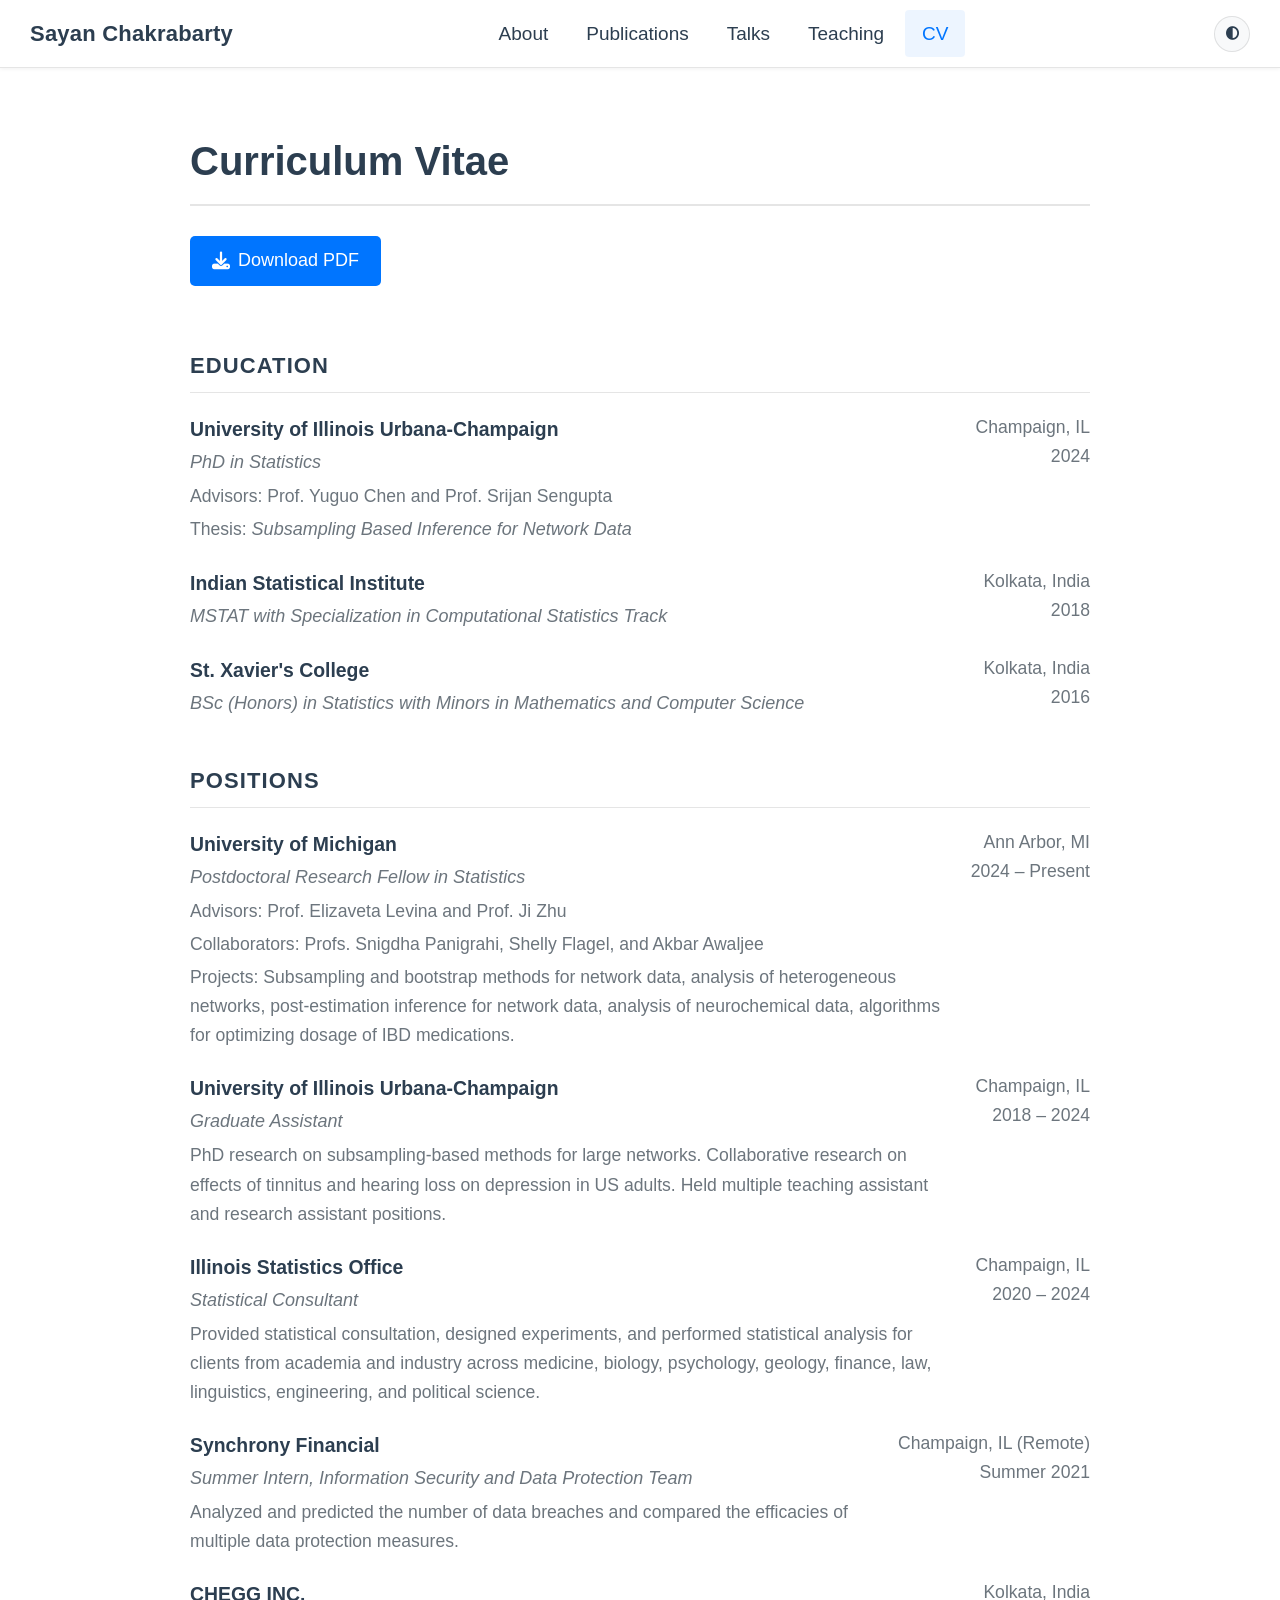
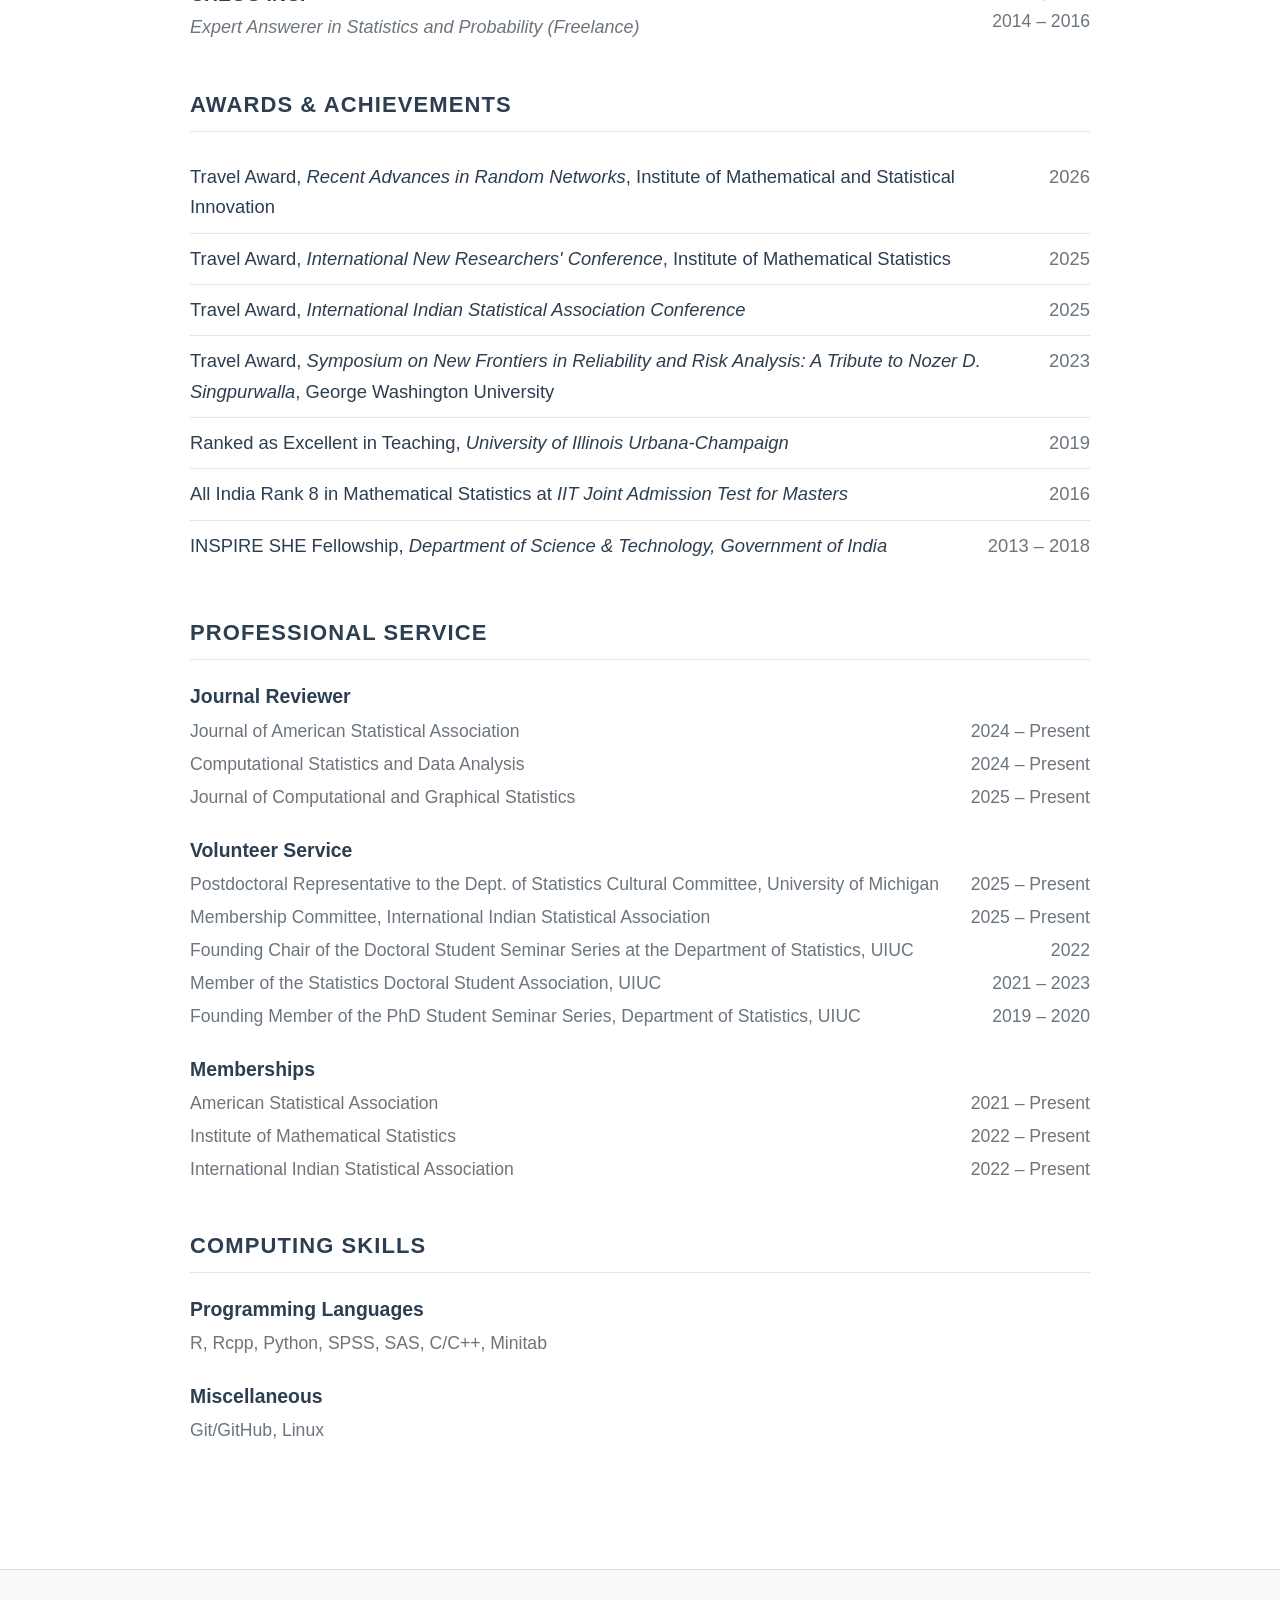
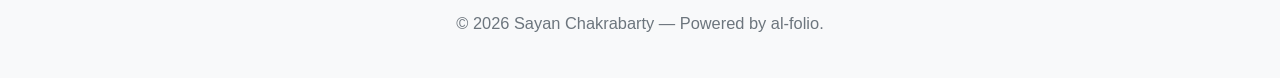
==== cv.html @ e25116b3 "Change to new website design, add CV, publications, talks, and teaching pages." ====
<!DOCTYPE html>
<html lang="en">
<head>
  <meta charset="UTF-8" />
  <meta name="viewport" content="width=device-width, initial-scale=1.0" />
  <title>CV — Sayan Chakrabarty</title>
  <link rel="stylesheet" href="assets/css/main.css" />
  <link rel="stylesheet" href="https://cdnjs.cloudflare.com/ajax/libs/font-awesome/6.4.0/css/all.min.css" />
  <script src="assets/js/theme-toggle.js" defer></script>
  <script src="assets/js/mobile-nav.js" defer></script>
</head>
<body>

  <!-- ===== Navbar ===== -->
  <nav class="navbar">
    <a class="navbar-brand" href="index.html">Sayan Chakrabarty</a>
    <ul class="navbar-nav">
     <li><a href="index.html">About</a></li>
      <li><a href="publications.html">Publications</a></li>
      <li><a href="talks.html">Talks</a></li>
      <li><a href="teaching.html">Teaching</a></li>
      <li><a href="cv.html" class="active">CV</a></li>
    </ul>
    <div class="navbar-actions">
      <button class="menu-toggle" type="button" aria-label="Toggle navigation menu" aria-expanded="false" title="Menu">
        <i class="fas fa-bars" aria-hidden="true"></i>
      </button>
      <button class="theme-toggle" type="button" aria-label="Toggle color mode" title="Toggle color mode">
        <i class="fas fa-moon" aria-hidden="true"></i>
      </button>
    </div>
  </nav>

  <!-- ===== Main Content ===== -->
  <main class="page-content">
    <h1 class="page-header">Curriculum Vitae</h1>

    <a href="CV_2026.pdf" class="cv-download-btn" target="_blank">
      <i class="fas fa-download"></i> Download PDF
    </a>

    <!-- ===== Education ===== -->
    <div class="cv-section">
      <h3>Education</h3>

      <div class="cv-entry">
        <div class="cv-entry-left">
          <strong>University of Illinois Urbana-Champaign</strong>
          <em>PhD in Statistics</em>
          <span class="cv-detail">Advisors: Prof. Yuguo Chen and Prof. Srijan Sengupta</span>
          <span class="cv-detail">Thesis: <em>Subsampling Based Inference for Network Data</em></span>
        </div>
        <div class="cv-entry-right">Champaign, IL<br>2024</div>
      </div>

      <div class="cv-entry">
        <div class="cv-entry-left">
          <strong>Indian Statistical Institute</strong>
          <em>MSTAT with Specialization in Computational Statistics Track</em>
        </div>
        <div class="cv-entry-right">Kolkata, India<br>2018</div>
      </div>

      <div class="cv-entry">
        <div class="cv-entry-left">
          <strong>St. Xavier's College</strong>
          <em>BSc (Honors) in Statistics with Minors in Mathematics and Computer Science</em>
        </div>
        <div class="cv-entry-right">Kolkata, India<br>2016</div>
      </div>
    </div>

    <!-- ===== Positions ===== -->
    <div class="cv-section">
      <h3>Positions</h3>

      <div class="cv-entry">
        <div class="cv-entry-left">
          <strong>University of Michigan</strong>
          <em>Postdoctoral Research Fellow in Statistics</em>
          <span class="cv-detail">Advisors: Prof. Elizaveta Levina and Prof. Ji Zhu</span>
          <span class="cv-detail">Collaborators: Profs. Snigdha Panigrahi, Shelly Flagel, and Akbar Awaljee</span>
          <span class="cv-detail">Projects: Subsampling and bootstrap methods for network data, analysis of heterogeneous networks, post-estimation inference for network data, analysis of neurochemical data, algorithms for optimizing dosage of IBD medications.</span>
        </div>
        <div class="cv-entry-right">Ann Arbor, MI<br>2024 – Present</div>
      </div>

      <div class="cv-entry">
        <div class="cv-entry-left">
          <strong>University of Illinois Urbana-Champaign</strong>
          <em>Graduate Assistant</em>
          <span class="cv-detail">PhD research on subsampling-based methods for large networks. Collaborative research on effects of tinnitus and hearing loss on depression in US adults. Held multiple teaching assistant and research assistant positions.</span>
        </div>
        <div class="cv-entry-right">Champaign, IL<br>2018 – 2024</div>
      </div>

      <div class="cv-entry">
        <div class="cv-entry-left">
          <strong>Illinois Statistics Office</strong>
          <em>Statistical Consultant</em>
          <span class="cv-detail">Provided statistical consultation, designed experiments, and performed statistical analysis for clients from academia and industry across medicine, biology, psychology, geology, finance, law, linguistics, engineering, and political science.</span>
        </div>
        <div class="cv-entry-right">Champaign, IL<br>2020 – 2024</div>
      </div>

      <div class="cv-entry">
        <div class="cv-entry-left">
          <strong>Synchrony Financial</strong>
          <em>Summer Intern, Information Security and Data Protection Team</em>
          <span class="cv-detail">Analyzed and predicted the number of data breaches and compared the efficacies of multiple data protection measures.</span>
        </div>
        <div class="cv-entry-right">Champaign, IL (Remote)<br>Summer 2021</div>
      </div>

      <div class="cv-entry">
        <div class="cv-entry-left">
          <strong>CHEGG INC.</strong>
          <em>Expert Answerer in Statistics and Probability (Freelance)</em>
        </div>
        <div class="cv-entry-right">Kolkata, India<br>2014 – 2016</div>
      </div>
    </div>

    <!-- ===== Awards & Achievements ===== -->
    <div class="cv-section">
      <h3>Awards &amp; Achievements</h3>
      <ul class="awards-list">
        <li>
          <span class="award-text">Travel Award, <em>Recent Advances in Random Networks</em>, Institute of Mathematical and Statistical Innovation</span>
          <span class="award-year">2026</span>
        </li>
        <li>
          <span class="award-text">Travel Award, <em>International New Researchers' Conference</em>, Institute of Mathematical Statistics</span>
          <span class="award-year">2025</span>
        </li>
        <li>
          <span class="award-text">Travel Award, <em>International Indian Statistical Association Conference</em></span>
          <span class="award-year">2025</span>
        </li>
        <li>
          <span class="award-text">Travel Award, <em>Symposium on New Frontiers in Reliability and Risk Analysis: A Tribute to Nozer D. Singpurwalla</em>, George Washington University</span>
          <span class="award-year">2023</span>
        </li>
        <li>
          <span class="award-text">Ranked as Excellent in Teaching, <em>University of Illinois Urbana-Champaign</em></span>
          <span class="award-year">2019</span>
        </li>
        <li>
          <span class="award-text">All India Rank 8 in Mathematical Statistics at <em>IIT Joint Admission Test for Masters</em></span>
          <span class="award-year">2016</span>
        </li>
        <li>
          <span class="award-text">INSPIRE SHE Fellowship, <em>Department of Science &amp; Technology, Government of India</em></span>
          <span class="award-year">2013 – 2018</span>
        </li>
      </ul>
    </div>

    <!-- ===== Professional Service ===== -->
    <div class="cv-section">
      <h3>Professional Service</h3>

      <div class="cv-entry">
        <div class="cv-entry-left">
          <strong>Journal Reviewer</strong>
          <div class="cv-detail-row">
            <span class="cv-detail">Journal of American Statistical Association</span>
            <span class="cv-detail-year">2024 – Present</span>
          </div>
          <div class="cv-detail-row">
            <span class="cv-detail">Computational Statistics and Data Analysis</span>
            <span class="cv-detail-year">2024 – Present</span>
          </div>
          <div class="cv-detail-row">
            <span class="cv-detail">Journal of Computational and Graphical Statistics</span>
            <span class="cv-detail-year">2025 – Present</span>
          </div>
        </div>
      </div>

      <div class="cv-entry">
        <div class="cv-entry-left">
          <strong>Volunteer Service</strong>
          <div class="cv-detail-row">
            <span class="cv-detail">Postdoctoral Representative to the Dept. of Statistics Cultural Committee, University of Michigan</span>
            <span class="cv-detail-year">2025 – Present</span>
          </div>
          <div class="cv-detail-row">
            <span class="cv-detail">Membership Committee, International Indian Statistical Association</span>
            <span class="cv-detail-year">2025 – Present</span>
          </div>
          <div class="cv-detail-row">
            <span class="cv-detail">Founding Chair of the Doctoral Student Seminar Series at the Department of Statistics, UIUC</span>
            <span class="cv-detail-year">2022</span>
          </div>
          <div class="cv-detail-row">
            <span class="cv-detail">Member of the Statistics Doctoral Student Association, UIUC</span>
            <span class="cv-detail-year">2021 – 2023</span>
          </div>
          <div class="cv-detail-row">
            <span class="cv-detail">Founding Member of the PhD Student Seminar Series, Department of Statistics, UIUC</span>
            <span class="cv-detail-year">2019 – 2020</span>
          </div>
        </div>
      </div>

      <div class="cv-entry">
        <div class="cv-entry-left">
          <strong>Memberships</strong>
          <div class="cv-detail-row">
            <span class="cv-detail">American Statistical Association</span>
            <span class="cv-detail-year">2021 – Present</span>
          </div>
          <div class="cv-detail-row">
            <span class="cv-detail">Institute of Mathematical Statistics</span>
            <span class="cv-detail-year">2022 – Present</span>
          </div>
          <div class="cv-detail-row">
            <span class="cv-detail">International Indian Statistical Association</span>
            <span class="cv-detail-year">2022 – Present</span>
          </div>
        </div>
      </div>
    </div>

    <!-- ===== Computing Skills ===== -->
    <div class="cv-section">
      <h3>Computing Skills</h3>
      <div class="cv-entry">
        <div class="cv-entry-left">
          <strong>Programming Languages</strong>
          <span class="cv-detail">R, Rcpp, Python, SPSS, SAS, C/C++, Minitab</span>
        </div>
      </div>
      <div class="cv-entry">
        <div class="cv-entry-left">
          <strong>Miscellaneous</strong>
          <span class="cv-detail">Git/GitHub, Linux</span>
        </div>
      </div>
    </div>

  </main>

  <!-- ===== Footer ===== -->
  <footer>
    <p>&copy; 2026 Sayan Chakrabarty &mdash; Powered by
      <a href="https://github.com/alshedivat/al-folio" target="_blank">al-folio</a>.
    </p>
  </footer>

</body>
</html>
---- assets/css/main.css ----
/* ===========================
   Al-Folio Theme - Main CSS
   =========================== */

:root {
  --global-bg-color: #ffffff;
  --global-code-bg-color: #f8f9fa;
  --global-text-color: #2c3e50;
  --global-text-color-light: #6c757d;
  --global-theme-color: #0075ff;
  --global-hover-color: #0057bb;
  --global-hover-text-color: #ffffff;
  --global-footer-bg-color: #f8f9fa;
  --global-footer-text-color: #6c757d;
  --global-distill-app-color: #6c6c6c;
  --global-divider-color: rgba(0,0,0,.1);
  --global-card-bg-color: #ffffff;
  --global-badge-color: #adb5bd;
  --global-theme-tint: rgba(0,117,255,0.07);
  color-scheme: light;
}

:root[data-theme="light"] {
  color-scheme: light;
}

:root[data-theme="dark"] {
  --global-bg-color: #0f141c;
  --global-code-bg-color: #1b2430;
  --global-text-color: #e6edf5;
  --global-text-color-light: #b5c0ce;
  --global-theme-color: #7aa2ff;
  --global-hover-color: #9bb8ff;
  --global-hover-text-color: #0f141c;
  --global-footer-bg-color: #131c27;
  --global-footer-text-color: #b5c0ce;
  --global-distill-app-color: #b5c0ce;
  --global-divider-color: rgba(255,255,255,0.14);
  --global-card-bg-color: #121a25;
  --global-badge-color: #8ea1b5;
  --global-theme-tint: rgba(122,162,255,0.16);
  color-scheme: dark;
}

@media (prefers-color-scheme: dark) {
  :root:not([data-theme]) {
    --global-bg-color: #0f141c;
    --global-code-bg-color: #1b2430;
    --global-text-color: #e6edf5;
    --global-text-color-light: #b5c0ce;
    --global-theme-color: #7aa2ff;
    --global-hover-color: #9bb8ff;
    --global-hover-text-color: #0f141c;
    --global-footer-bg-color: #131c27;
    --global-footer-text-color: #b5c0ce;
    --global-distill-app-color: #b5c0ce;
    --global-divider-color: rgba(255,255,255,0.14);
    --global-card-bg-color: #121a25;
    --global-badge-color: #8ea1b5;
    --global-theme-tint: rgba(122,162,255,0.16);
    color-scheme: dark;
  }
}

* {
  box-sizing: border-box;
}

html {
  font-size: 125%;
  scroll-behavior: smooth;
}

body {
  font-family: "Source Sans Pro", -apple-system, BlinkMacSystemFont, "Segoe UI", Roboto, Oxygen, Ubuntu, Cantarell, "Fira Sans", "Droid Sans", "Helvetica Neue", sans-serif;
  font-size: 1rem;
  color: var(--global-text-color);
  background-color: var(--global-bg-color);
  margin: 0;
  padding: 0;
  line-height: 1.65;
  min-height: 100vh;
  display: flex;
  flex-direction: column;
}

/* ---- Navbar ---- */
.navbar {
  background-color: var(--global-bg-color);
  border-bottom: 1px solid var(--global-divider-color);
  position: sticky;
  top: 0;
  z-index: 1000;
  padding: 0.5rem 1.5rem;
  display: flex;
  align-items: center;
  justify-content: space-between;
  box-shadow: 0 1px 4px rgba(0,0,0,0.06);
}

.navbar-brand {
  font-size: 1.1rem;
  font-weight: 600;
  color: var(--global-text-color) !important;
  text-decoration: none;
  letter-spacing: 0.01em;
}

.navbar-brand:hover {
  color: var(--global-theme-color) !important;
}

.navbar-nav {
  list-style: none;
  display: flex;
  flex-wrap: wrap;
  gap: 0.2rem;
  margin: 0;
  padding: 0;
  align-items: center;
}

.navbar-nav li a {
  color: var(--global-text-color);
  text-decoration: none;
  padding: 0.4rem 0.85rem;
  border-radius: 4px;
  font-size: 0.95rem;
  transition: background 0.15s, color 0.15s;
  display: block;
}

.navbar-nav li a:hover,
.navbar-nav li a.active {
  color: var(--global-theme-color);
  background-color: var(--global-theme-tint);
}

.navbar-actions {
  display: inline-flex;
  align-items: center;
  gap: 0.45rem;
}

.menu-toggle {
  border: 1px solid var(--global-divider-color);
  background: var(--global-code-bg-color);
  color: var(--global-text-color);
  width: 36px;
  height: 36px;
  border-radius: 999px;
  display: none;
  align-items: center;
  justify-content: center;
  cursor: pointer;
  transition: background-color 0.15s, color 0.15s, border-color 0.15s;
}

.menu-toggle:hover {
  background: var(--global-theme-tint);
  border-color: var(--global-theme-color);
  color: var(--global-theme-color);
}

.menu-toggle:focus-visible {
  outline: 2px solid var(--global-theme-color);
  outline-offset: 2px;
}

.theme-toggle {
  border: 1px solid var(--global-divider-color);
  background: var(--global-code-bg-color);
  color: var(--global-text-color);
  width: 36px;
  height: 36px;
  border-radius: 999px;
  display: inline-flex;
  align-items: center;
  justify-content: center;
  cursor: pointer;
  transition: background-color 0.15s, color 0.15s, border-color 0.15s;
}

.theme-toggle:hover {
  background: var(--global-theme-tint);
  border-color: var(--global-theme-color);
  color: var(--global-theme-color);
}

.theme-toggle:focus-visible {
  outline: 2px solid var(--global-theme-color);
  outline-offset: 2px;
}

/* ---- Main Content ---- */
.page-content {
  max-width: 960px;
  margin: 0 auto;
  padding: 3rem 1.5rem 4rem;
  flex: 1 0 auto;
}

/* ---- Profile / About Layout ---- */
.about-grid {
  display: grid;
  grid-template-columns: 220px 1fr;
  gap: 3rem;
  align-items: start;
}

.profile-column {
  text-align: center;
}

.profile-column img {
  width: 180px;
  height: 180px;
  object-fit: cover;
  object-position: center 2%;
  border-radius: 50%;
  border: 3px solid var(--global-divider-color);
  margin-bottom: 1rem;
}

.profile-column h2 {
  font-size: 1.2rem;
  font-weight: 600;
  margin: 0.3rem 0 0.2rem;
  color: var(--global-text-color);
}

.profile-column .affiliation {
  font-size: 0.85rem;
  color: var(--global-text-color-light);
  margin: 0 0 1rem;
  line-height: 1.4;
}

.social-links {
  display: flex;
  flex-direction: column;
  gap: 0.4rem;
  align-items: flex-start;
  margin-top: 0.8rem;
}

.social-links a {
  color: var(--global-text-color-light);
  text-decoration: none;
  font-size: 0.85rem;
  display: flex;
  align-items: center;
  gap: 0.4rem;
  transition: color 0.15s;
}

.social-links a:hover {
  color: var(--global-theme-color);
}

.social-links .icon {
  width: 16px;
  text-align: center;
  font-size: 0.9rem;
}

.bio-column h1 {
  font-size: 1.8rem;
  font-weight: 700;
  margin: 0 0 1rem;
  color: var(--global-text-color);
}

.bio-column p {
  font-size: 0.98rem;
  margin-bottom: 0.9rem;
  color: var(--global-text-color);
}

.bio-column a {
  color: var(--global-theme-color);
  text-decoration: none;
}

.bio-column a:hover {
  color: var(--global-hover-color);
  text-decoration: underline;
}

/* ---- News Section ---- */
.news-section {
  margin-top: 2.5rem;
}

.section-title {
  font-size: 1.25rem;
  font-weight: 600;
  border-bottom: 2px solid var(--global-divider-color);
  padding-bottom: 0.5rem;
  margin-bottom: 1.2rem;
  color: var(--global-text-color);
}

.news-table {
  width: 100%;
  border-collapse: collapse;
}

.news-table tr td {
  padding: 0.45rem 0.6rem;
  vertical-align: top;
  font-size: 0.9rem;
  border-bottom: 1px solid var(--global-divider-color);
}

.news-table tr td:first-child {
  white-space: nowrap;
  color: var(--global-text-color-light);
  font-weight: 500;
  width: 100px;
}

.news-table tr:last-child td {
  border-bottom: none;
}

/* ---- Page Headings ---- */
.page-header {
  font-size: 2rem;
  font-weight: 700;
  margin: 0 0 1.5rem;
  padding-bottom: 0.5rem;
  border-bottom: 2px solid var(--global-divider-color);
}

/* ---- CV Page ---- */
.cv-section {
  margin-bottom: 2.2rem;
}

.cv-section h3 {
  font-size: 1.1rem;
  font-weight: 700;
  text-transform: uppercase;
  letter-spacing: 0.05em;
  color: var(--global-text-color);
  border-bottom: 1px solid var(--global-divider-color);
  padding-bottom: 0.4rem;
  margin-bottom: 1rem;
}

.cv-entry {
  display: flex;
  justify-content: space-between;
  align-items: flex-start;
  margin-bottom: 1.1rem;
}

.cv-entry-left {
  flex: 1;
}

.cv-entry-left strong {
  display: block;
  font-size: 0.97rem;
}

.cv-entry-left em {
  font-size: 0.9rem;
  color: var(--global-text-color-light);
}

.cv-entry-left .cv-detail {
  display: block;
  font-size: 0.88rem;
  color: var(--global-text-color-light);
  margin-top: 0.2rem;
}

.cv-detail-row {
  display: flex;
  justify-content: space-between;
  align-items: flex-start;
  gap: 1rem;
  margin-top: 0.2rem;
}

.cv-detail-row .cv-detail {
  margin-top: 0;
  flex: 1;
}

.cv-detail-year {
  font-size: 0.88rem;
  color: var(--global-text-color-light);
  text-align: right;
  min-width: 130px;
  white-space: nowrap;
}

.cv-entry-right {
  font-size: 0.88rem;
  color: var(--global-text-color-light);
  text-align: right;
  min-width: 130px;
  padding-left: 1rem;
  white-space: nowrap;
}

.cv-download-btn {
  display: inline-flex;
  align-items: center;
  gap: 0.4rem;
  background-color: var(--global-theme-color);
  color: white !important;
  padding: 0.5rem 1.1rem;
  border-radius: 5px;
  text-decoration: none !important;
  font-size: 0.9rem;
  margin-bottom: 2rem;
  transition: background-color 0.15s;
}

.cv-download-btn:hover {
  background-color: var(--global-hover-color);
}

/* ---- Research Page ---- */
.research-card {
  background: var(--global-card-bg-color);
  border: 1px solid var(--global-divider-color);
  border-radius: 8px;
  padding: 1.4rem 1.5rem;
  margin-bottom: 1.2rem;
  transition: box-shadow 0.2s;
}

.research-card:hover {
  box-shadow: 0 3px 14px rgba(0,0,0,0.08);
}

.research-card h4 {
  font-size: 1.05rem;
  font-weight: 600;
  margin: 0 0 0.6rem;
  color: var(--global-text-color);
}

.research-card p {
  font-size: 0.92rem;
  color: var(--global-text-color);
  margin: 0;
  line-height: 1.6;
}

.research-interests-grid {
  display: grid;
  grid-template-columns: repeat(auto-fit, minmax(260px, 1fr));
  gap: 1.1rem;
  margin-top: 0.5rem;
}

/* ---- Publications Page ---- */
.pub-list {
  list-style: none;
  padding: 0;
  margin: 0;
}

.pub-item {
  display: flex;
  gap: 1.2rem;
  padding: 1.2rem 0;
  border-bottom: 1px solid var(--global-divider-color);
  align-items: flex-start;
}

.pub-item:last-child {
  border-bottom: none;
}

.pub-year-badge {
  min-width: 52px;
  background: var(--global-theme-color);
  color: white;
  border-radius: 4px;
  text-align: center;
  font-size: 0.82rem;
  font-weight: 600;
  padding: 0.25rem 0.4rem;
  line-height: 1.2;
  margin-top: 0.15rem;
  flex-shrink: 0;
}

.pub-year-badge.ongoing {
  background: #6c757d;
}

.pub-content .pub-title {
  font-size: 0.97rem;
  font-weight: 600;
  color: var(--global-text-color);
  margin: 0 0 0.25rem;
}

.pub-content .pub-authors {
  font-size: 0.88rem;
  color: var(--global-text-color-light);
  margin: 0 0 0.25rem;
}

.pub-content .pub-venue {
  font-size: 0.88rem;
  color: var(--global-text-color-light);
  font-style: italic;
  margin: 0 0 0.4rem;
}

.pub-links {
  display: flex;
  gap: 0.5rem;
  flex-wrap: wrap;
}

.pub-badge {
  display: inline-block;
  padding: 0.15rem 0.6rem;
  border-radius: 4px;
  font-size: 0.78rem;
  font-weight: 600;
  text-decoration: none;
  transition: opacity 0.15s;
}

.pub-badge:hover {
  opacity: 0.8;
  text-decoration: none;
}

.pub-badge.preprint {
  background: #fff3cd;
  color: #856404;
  border: 1px solid #ffc107;
}

.pub-badge.article {
  background: #d1e7dd;
  color: #0f5132;
  border: 1px solid #198754;
}

.pub-badge.revision {
  background: #cfe2ff;
  color: #084298;
  border: 1px solid #0d6efd;
}

.pub-me {
  font-weight: 700;
  color: var(--global-text-color);
}

/* ---- Teaching Page ---- */
.teaching-entry {
  margin-bottom: 1.8rem;
}

.teaching-entry .inst-header {
  display: flex;
  justify-content: space-between;
  align-items: flex-start;
  margin-bottom: 0.5rem;
}

.teaching-entry .inst-name {
  font-weight: 700;
  font-size: 1rem;
}

.teaching-entry .inst-location {
  font-size: 0.88rem;
  color: var(--global-text-color-light);
  text-align: right;
}

.teaching-role-group {
  margin-bottom: 0.7rem;
  padding-left: 0.8rem;
  border-left: 3px solid var(--global-theme-color);
}

.teaching-role-group .role-title {
  font-style: italic;
  font-size: 0.9rem;
  color: var(--global-text-color-light);
  margin-bottom: 0.3rem;
}

.teaching-course-row {
  display: flex;
  justify-content: space-between;
  font-size: 0.9rem;
  padding: 0.2rem 0;
}

.teaching-course-row .course-code {
  color: var(--global-text-color);
}

.teaching-course-row .course-term {
  color: var(--global-text-color-light);
  font-size: 0.85rem;
}

/* ---- Presentations Table ---- */
.presentations-table {
  width: 100%;
  border-collapse: collapse;
  font-size: 0.9rem;
}

.presentations-table thead tr {
  background: var(--global-code-bg-color);
}

.presentations-table th {
  font-weight: 600;
  padding: 0.6rem 0.9rem;
  border-bottom: 2px solid var(--global-divider-color);
  text-align: left;
}

.presentations-table td {
  padding: 0.5rem 0.9rem;
  vertical-align: top;
  border-bottom: 1px solid var(--global-divider-color);
}

.presentations-table tr:last-child td {
  border-bottom: none;
}

.badge-type {
  display: inline-block;
  padding: 0.15rem 0.55rem;
  border-radius: 3px;
  font-size: 0.75rem;
  font-weight: 600;
  background: #e9ecef;
  color: #495057;
}

.badge-type.invited { background: #d1e7dd; color: #0f5132; }
.badge-type.contributed { background: #cfe2ff; color: #084298; }
.badge-type.poster { background: #fff3cd; color: #856404; }
.badge-type.lightning { background: #f8d7da; color: #842029; }

/* ---- Awards List ---- */
.awards-list {
  list-style: none;
  padding: 0;
}

.awards-list li {
  display: flex;
  justify-content: space-between;
  padding: 0.5rem 0;
  border-bottom: 1px solid var(--global-divider-color);
  font-size: 0.92rem;
}

.awards-list li:last-child {
  border-bottom: none;
}

.award-text { flex: 1; }
.award-year {
  color: var(--global-text-color-light);
  min-width: 60px;
  text-align: right;
}

/* ---- Footer ---- */
footer {
  background: var(--global-footer-bg-color);
  border-top: 1px solid var(--global-divider-color);
  padding: 1.2rem 1.5rem;
  text-align: center;
  font-size: 0.82rem;
  color: var(--global-footer-text-color);
  margin-top: auto;
}

footer a {
  color: var(--global-text-color-light);
  text-decoration: none;
}

footer a:hover {
  color: var(--global-theme-color);
}

/* ---- Utility ---- */
a { color: var(--global-theme-color); }
a:hover { color: var(--global-hover-color); }

.tag-pill {
  display: inline-block;
  background: var(--global-theme-tint);
  color: var(--global-theme-color);
  border-radius: 20px;
  padding: 0.2rem 0.75rem;
  font-size: 0.8rem;
  margin: 0.15rem;
}

.intro-highlight {
  background: var(--global-code-bg-color);
  border-left: 4px solid var(--global-theme-color);
  padding: 1rem 1.2rem;
  border-radius: 0 6px 6px 0;
  margin-bottom: 1.5rem;
  font-size: 0.93rem;
}

/* ---- Responsive ---- */
@media (max-width: 720px) {
  .about-grid {
    grid-template-columns: 1fr;
    gap: 1.5rem;
  }

  .profile-column {
    display: flex;
    flex-direction: column;
    align-items: center;
  }

  .cv-entry {
    flex-direction: column;
  }

  .cv-entry-right {
    text-align: left;
    padding-left: 0;
    margin-top: 0.2rem;
  }

  .cv-detail-row {
    flex-direction: column;
    gap: 0.1rem;
  }

  .cv-detail-year {
    text-align: left;
    min-width: 0;
  }

  .page-content {
    padding: 2rem 1rem 3rem;
  }

  .navbar {
    flex-wrap: wrap;
    gap: 0.45rem;
  }

  .menu-toggle {
    display: inline-flex;
  }

  .navbar-nav {
    display: none;
    width: 100%;
    order: 3;
    flex-direction: column;
    align-items: stretch;
    gap: 0.25rem;
    padding-top: 0.35rem;
  }

  .navbar.menu-open .navbar-nav {
    display: flex;
  }

  .navbar-nav li a {
    padding: 0.55rem 0.8rem;
  }

  .navbar-actions {
    margin-left: auto;
  }
}
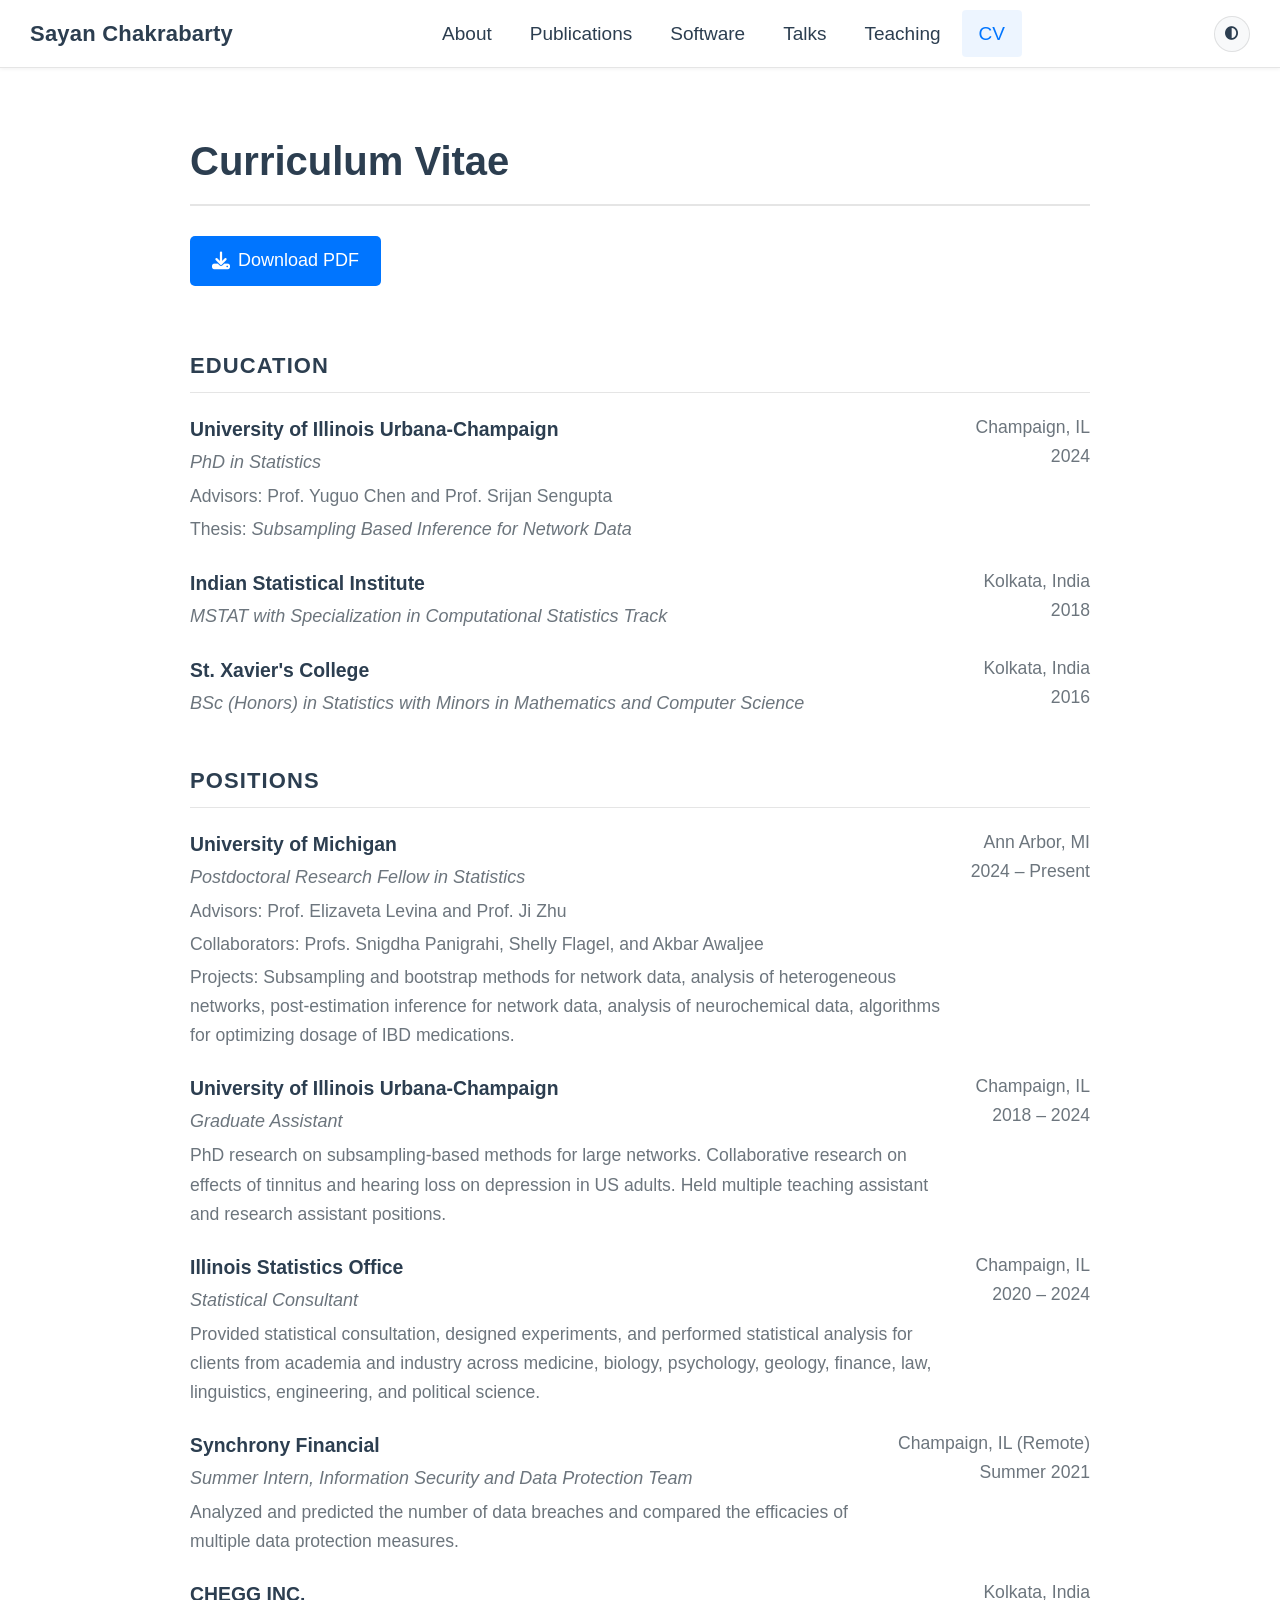
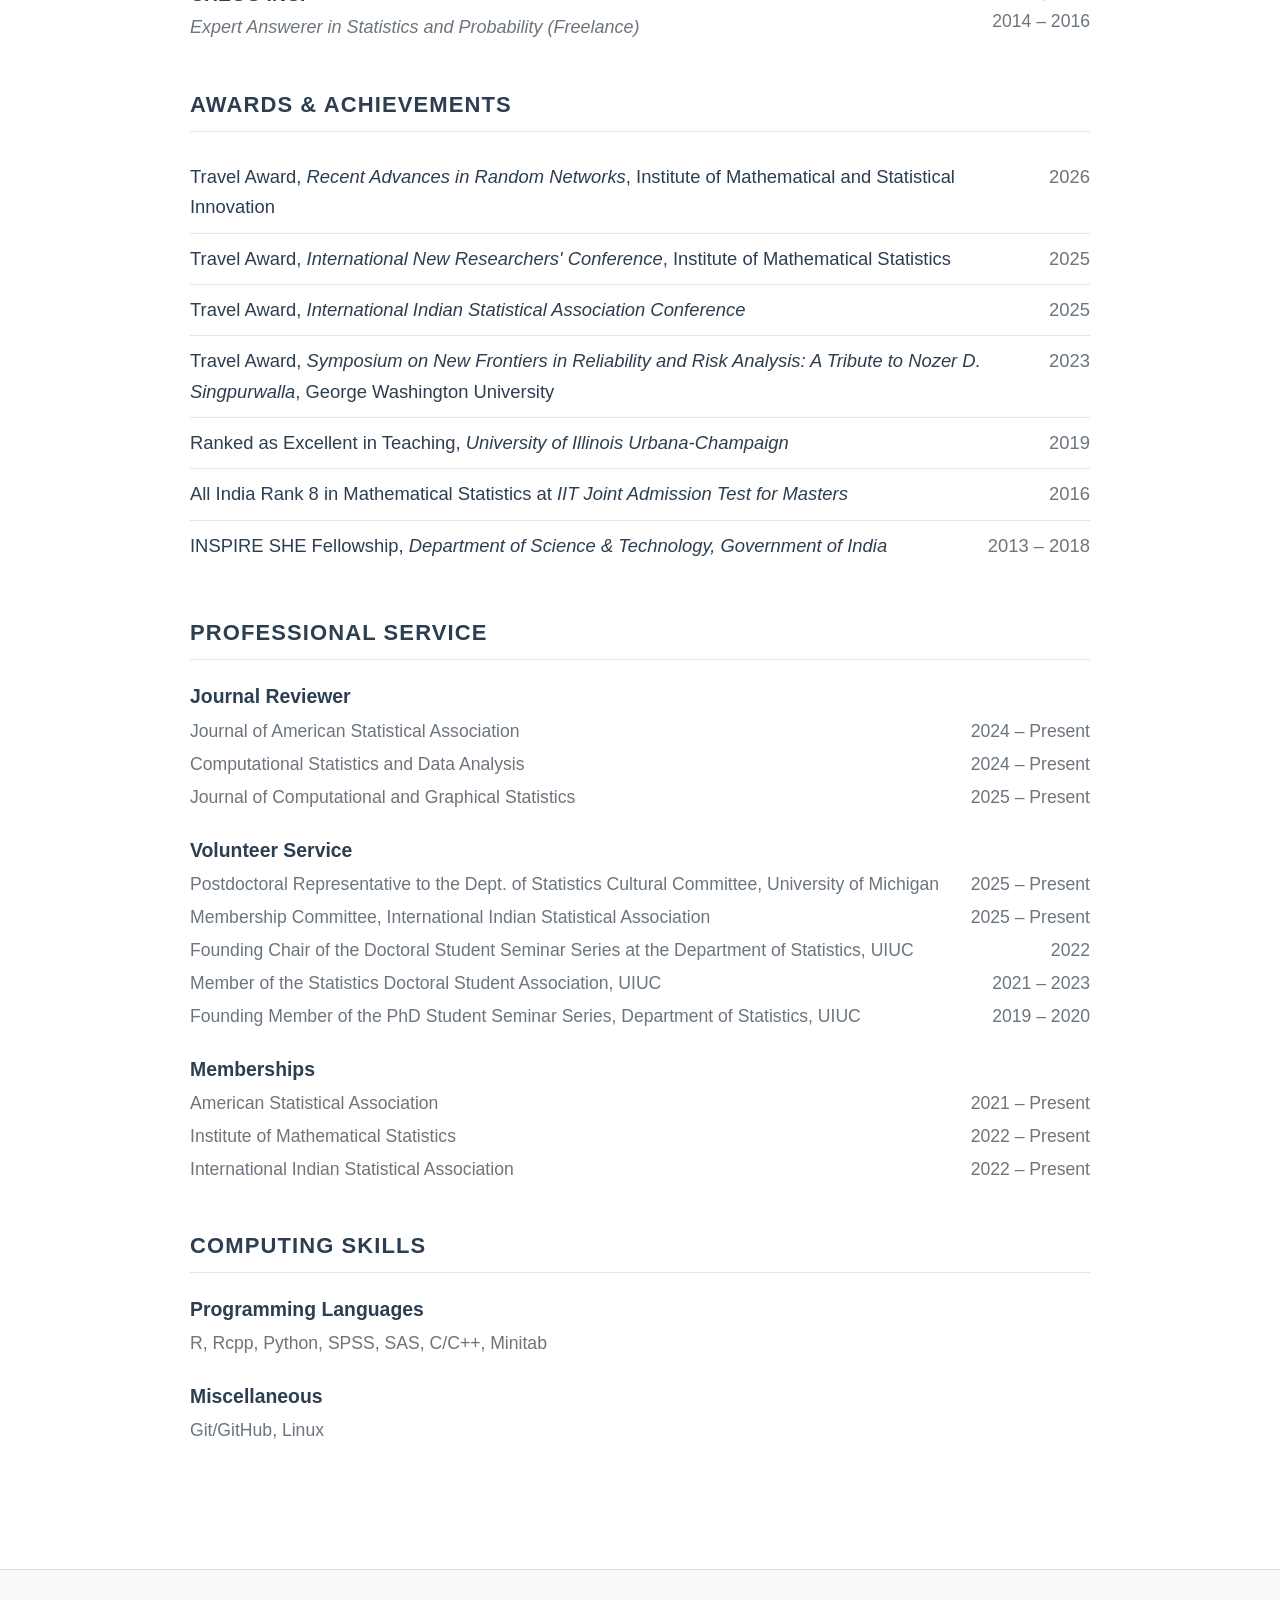
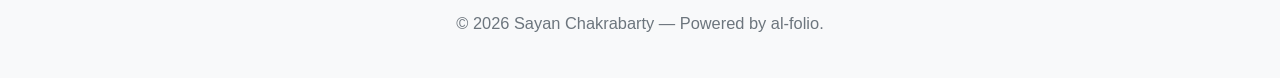
==== commit 663a0811: "Add Software page with netOP" ====
--- a/cv.html
+++ b/cv.html
@@ -17,6 +17,7 @@
     <ul class="navbar-nav">
      <li><a href="index.html">About</a></li>
       <li><a href="publications.html">Publications</a></li>
+      <li><a href="software.html">Software</a></li>
       <li><a href="talks.html">Talks</a></li>
       <li><a href="teaching.html">Teaching</a></li>
       <li><a href="cv.html" class="active">CV</a></li>
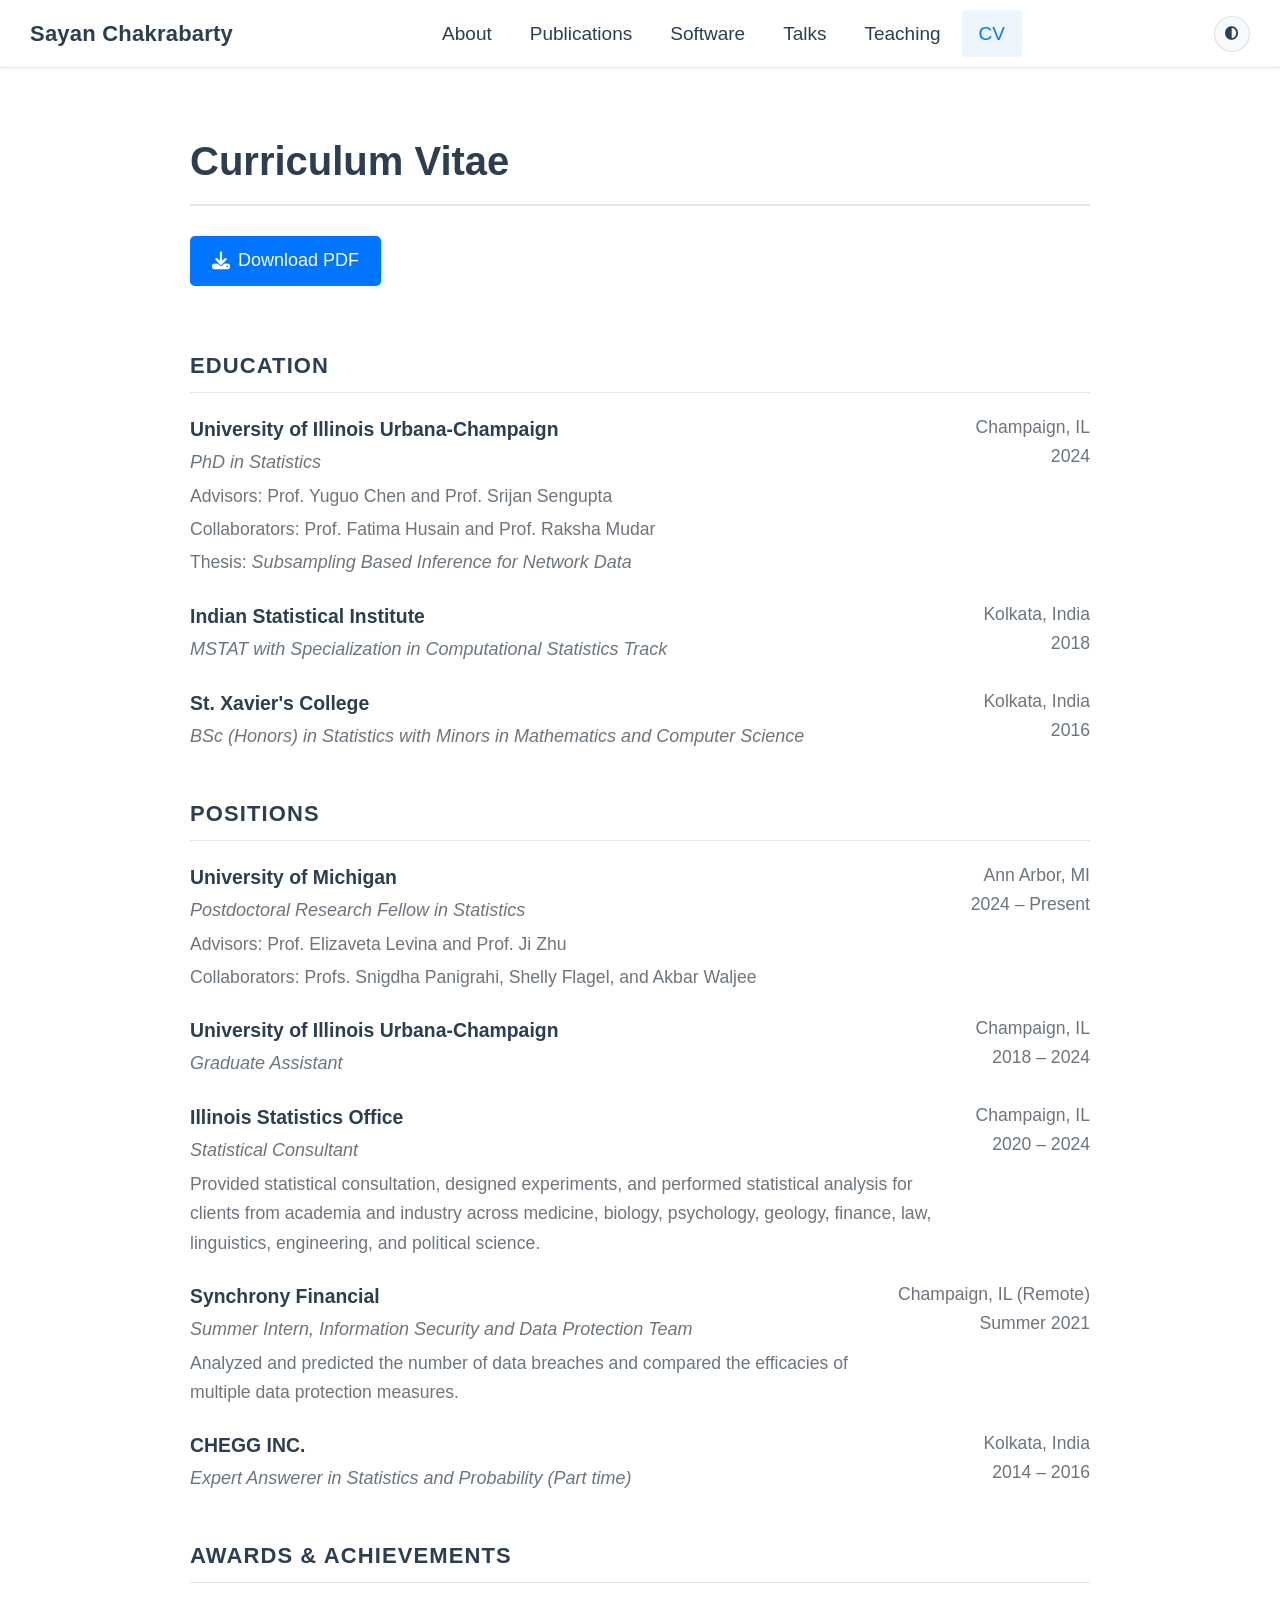
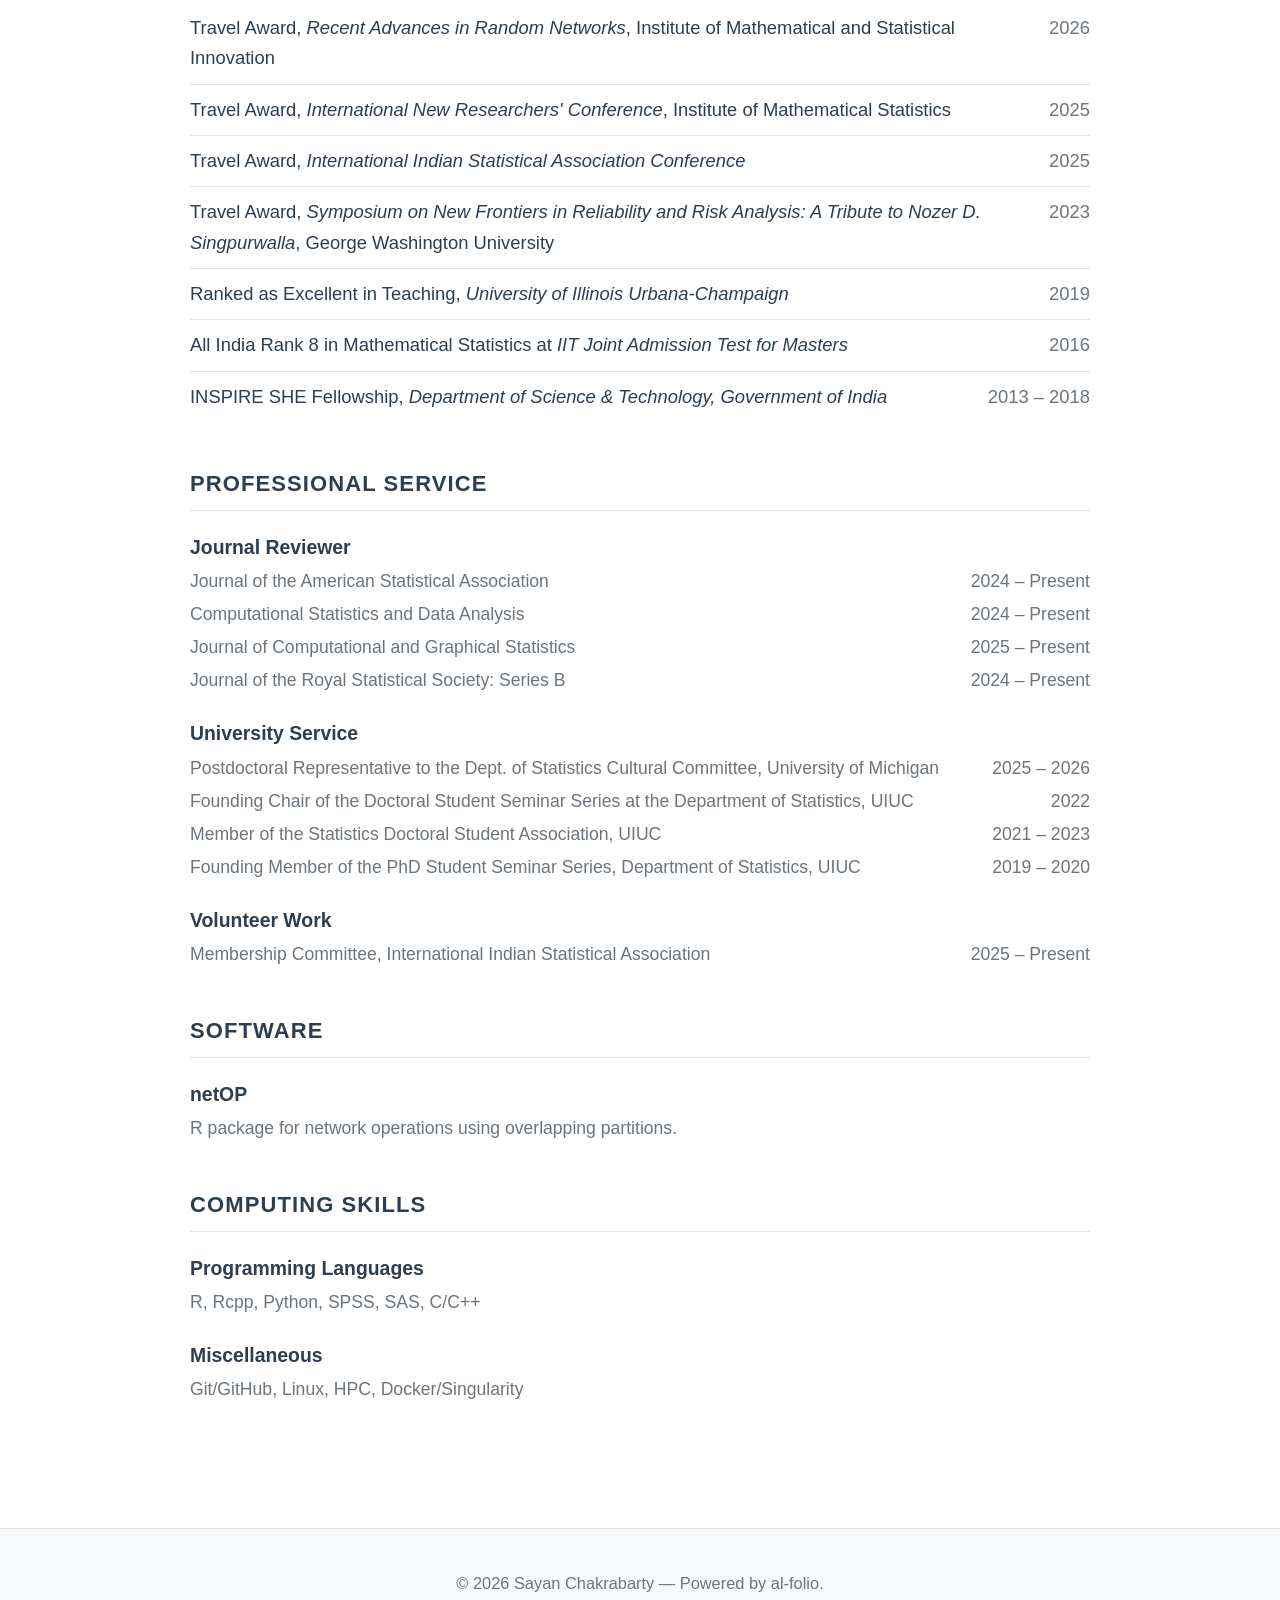
==== commit fc213f8a: "Update website and CV details" ====
--- a/cv.html
+++ b/cv.html
@@ -49,6 +49,7 @@
           <strong>University of Illinois Urbana-Champaign</strong>
           <em>PhD in Statistics</em>
           <span class="cv-detail">Advisors: Prof. Yuguo Chen and Prof. Srijan Sengupta</span>
+          <span class="cv-detail">Collaborators: Prof. Fatima Husain and Prof. Raksha Mudar</span>
           <span class="cv-detail">Thesis: <em>Subsampling Based Inference for Network Data</em></span>
         </div>
         <div class="cv-entry-right">Champaign, IL<br>2024</div>
@@ -80,8 +81,7 @@
           <strong>University of Michigan</strong>
           <em>Postdoctoral Research Fellow in Statistics</em>
           <span class="cv-detail">Advisors: Prof. Elizaveta Levina and Prof. Ji Zhu</span>
-          <span class="cv-detail">Collaborators: Profs. Snigdha Panigrahi, Shelly Flagel, and Akbar Awaljee</span>
-          <span class="cv-detail">Projects: Subsampling and bootstrap methods for network data, analysis of heterogeneous networks, post-estimation inference for network data, analysis of neurochemical data, algorithms for optimizing dosage of IBD medications.</span>
+          <span class="cv-detail">Collaborators: Profs. Snigdha Panigrahi, Shelly Flagel, and Akbar Waljee</span>
         </div>
         <div class="cv-entry-right">Ann Arbor, MI<br>2024 – Present</div>
       </div>
@@ -90,7 +90,6 @@
         <div class="cv-entry-left">
           <strong>University of Illinois Urbana-Champaign</strong>
           <em>Graduate Assistant</em>
-          <span class="cv-detail">PhD research on subsampling-based methods for large networks. Collaborative research on effects of tinnitus and hearing loss on depression in US adults. Held multiple teaching assistant and research assistant positions.</span>
         </div>
         <div class="cv-entry-right">Champaign, IL<br>2018 – 2024</div>
       </div>
@@ -116,7 +115,7 @@
       <div class="cv-entry">
         <div class="cv-entry-left">
           <strong>CHEGG INC.</strong>
-          <em>Expert Answerer in Statistics and Probability (Freelance)</em>
+          <em>Expert Answerer in Statistics and Probability (Part time)</em>
         </div>
         <div class="cv-entry-right">Kolkata, India<br>2014 – 2016</div>
       </div>
@@ -165,7 +164,7 @@
         <div class="cv-entry-left">
           <strong>Journal Reviewer</strong>
           <div class="cv-detail-row">
-            <span class="cv-detail">Journal of American Statistical Association</span>
+            <span class="cv-detail">Journal of the American Statistical Association</span>
             <span class="cv-detail-year">2024 – Present</span>
           </div>
           <div class="cv-detail-row">
@@ -176,50 +175,53 @@
             <span class="cv-detail">Journal of Computational and Graphical Statistics</span>
             <span class="cv-detail-year">2025 – Present</span>
           </div>
-        </div>
-      </div>
-
-      <div class="cv-entry">
-        <div class="cv-entry-left">
-          <strong>Volunteer Service</strong>
+          <div class="cv-detail-row">
+            <span class="cv-detail">Journal of the Royal Statistical Society: Series B</span>
+            <span class="cv-detail-year">2024 – Present</span>
+          </div>
+        </div>
+      </div>
+
+      <div class="cv-entry">
+        <div class="cv-entry-left">
+          <strong>University Service</strong>
           <div class="cv-detail-row">
             <span class="cv-detail">Postdoctoral Representative to the Dept. of Statistics Cultural Committee, University of Michigan</span>
-            <span class="cv-detail-year">2025 – Present</span>
-          </div>
+            <span class="cv-detail-year">2025 – 2026</span>
+          </div>
+          <div class="cv-detail-row">
+            <span class="cv-detail">Founding Chair of the Doctoral Student Seminar Series at the Department of Statistics, UIUC</span>
+            <span class="cv-detail-year">2022</span>
+          </div>
+          <div class="cv-detail-row">
+            <span class="cv-detail">Member of the Statistics Doctoral Student Association, UIUC</span>
+            <span class="cv-detail-year">2021 – 2023</span>
+          </div>
+          <div class="cv-detail-row">
+            <span class="cv-detail">Founding Member of the PhD Student Seminar Series, Department of Statistics, UIUC</span>
+            <span class="cv-detail-year">2019 – 2020</span>
+          </div>
+        </div>
+      </div>
+
+      <div class="cv-entry">
+        <div class="cv-entry-left">
+          <strong>Volunteer Work</strong>
           <div class="cv-detail-row">
             <span class="cv-detail">Membership Committee, International Indian Statistical Association</span>
             <span class="cv-detail-year">2025 – Present</span>
           </div>
-          <div class="cv-detail-row">
-            <span class="cv-detail">Founding Chair of the Doctoral Student Seminar Series at the Department of Statistics, UIUC</span>
-            <span class="cv-detail-year">2022</span>
-          </div>
-          <div class="cv-detail-row">
-            <span class="cv-detail">Member of the Statistics Doctoral Student Association, UIUC</span>
-            <span class="cv-detail-year">2021 – 2023</span>
-          </div>
-          <div class="cv-detail-row">
-            <span class="cv-detail">Founding Member of the PhD Student Seminar Series, Department of Statistics, UIUC</span>
-            <span class="cv-detail-year">2019 – 2020</span>
-          </div>
-        </div>
-      </div>
-
-      <div class="cv-entry">
-        <div class="cv-entry-left">
-          <strong>Memberships</strong>
-          <div class="cv-detail-row">
-            <span class="cv-detail">American Statistical Association</span>
-            <span class="cv-detail-year">2021 – Present</span>
-          </div>
-          <div class="cv-detail-row">
-            <span class="cv-detail">Institute of Mathematical Statistics</span>
-            <span class="cv-detail-year">2022 – Present</span>
-          </div>
-          <div class="cv-detail-row">
-            <span class="cv-detail">International Indian Statistical Association</span>
-            <span class="cv-detail-year">2022 – Present</span>
-          </div>
+        </div>
+      </div>
+    </div>
+
+    <!-- ===== Software ===== -->
+    <div class="cv-section">
+      <h3>Software</h3>
+      <div class="cv-entry">
+        <div class="cv-entry-left">
+          <strong>netOP</strong>
+          <span class="cv-detail">R package for network operations using overlapping partitions.</span>
         </div>
       </div>
     </div>
@@ -230,13 +232,13 @@
       <div class="cv-entry">
         <div class="cv-entry-left">
           <strong>Programming Languages</strong>
-          <span class="cv-detail">R, Rcpp, Python, SPSS, SAS, C/C++, Minitab</span>
+          <span class="cv-detail">R, Rcpp, Python, SPSS, SAS, C/C++</span>
         </div>
       </div>
       <div class="cv-entry">
         <div class="cv-entry-left">
           <strong>Miscellaneous</strong>
-          <span class="cv-detail">Git/GitHub, Linux</span>
+          <span class="cv-detail">Git/GitHub, Linux, HPC, Docker/Singularity</span>
         </div>
       </div>
     </div>
